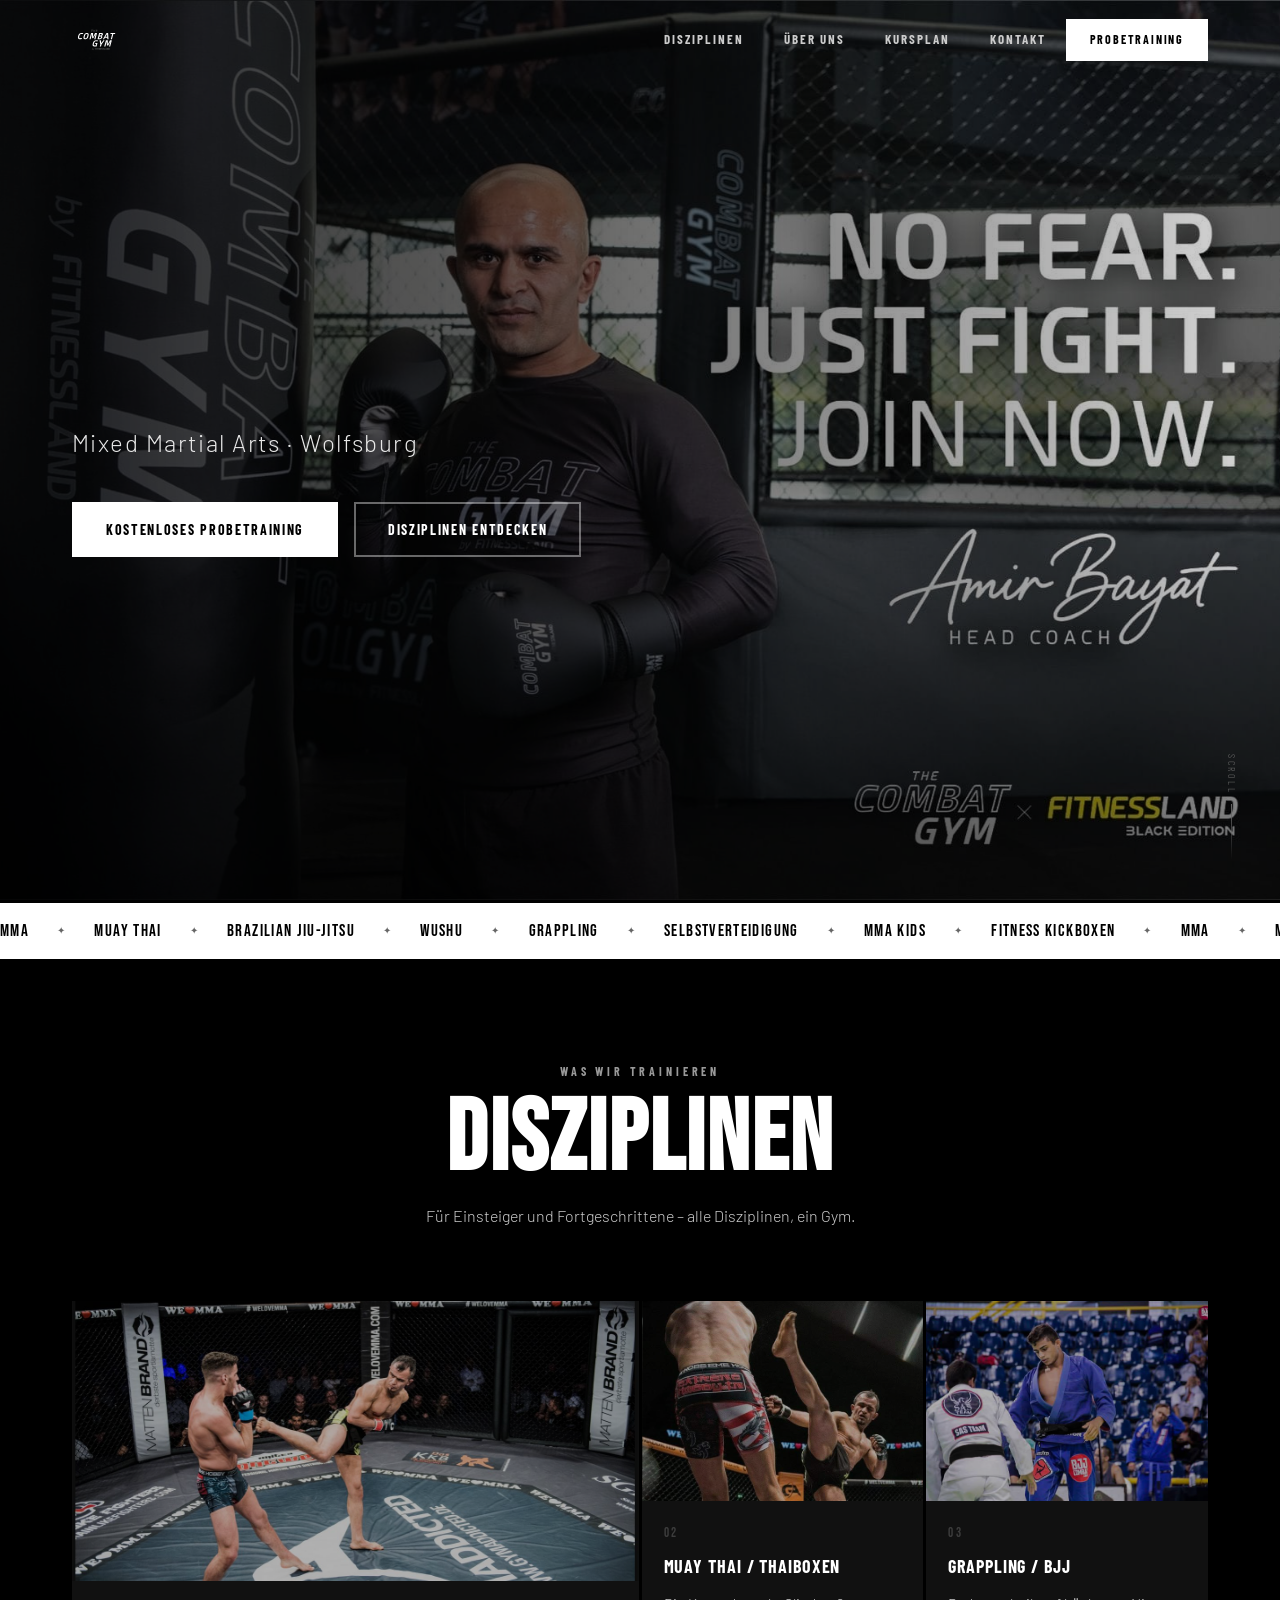
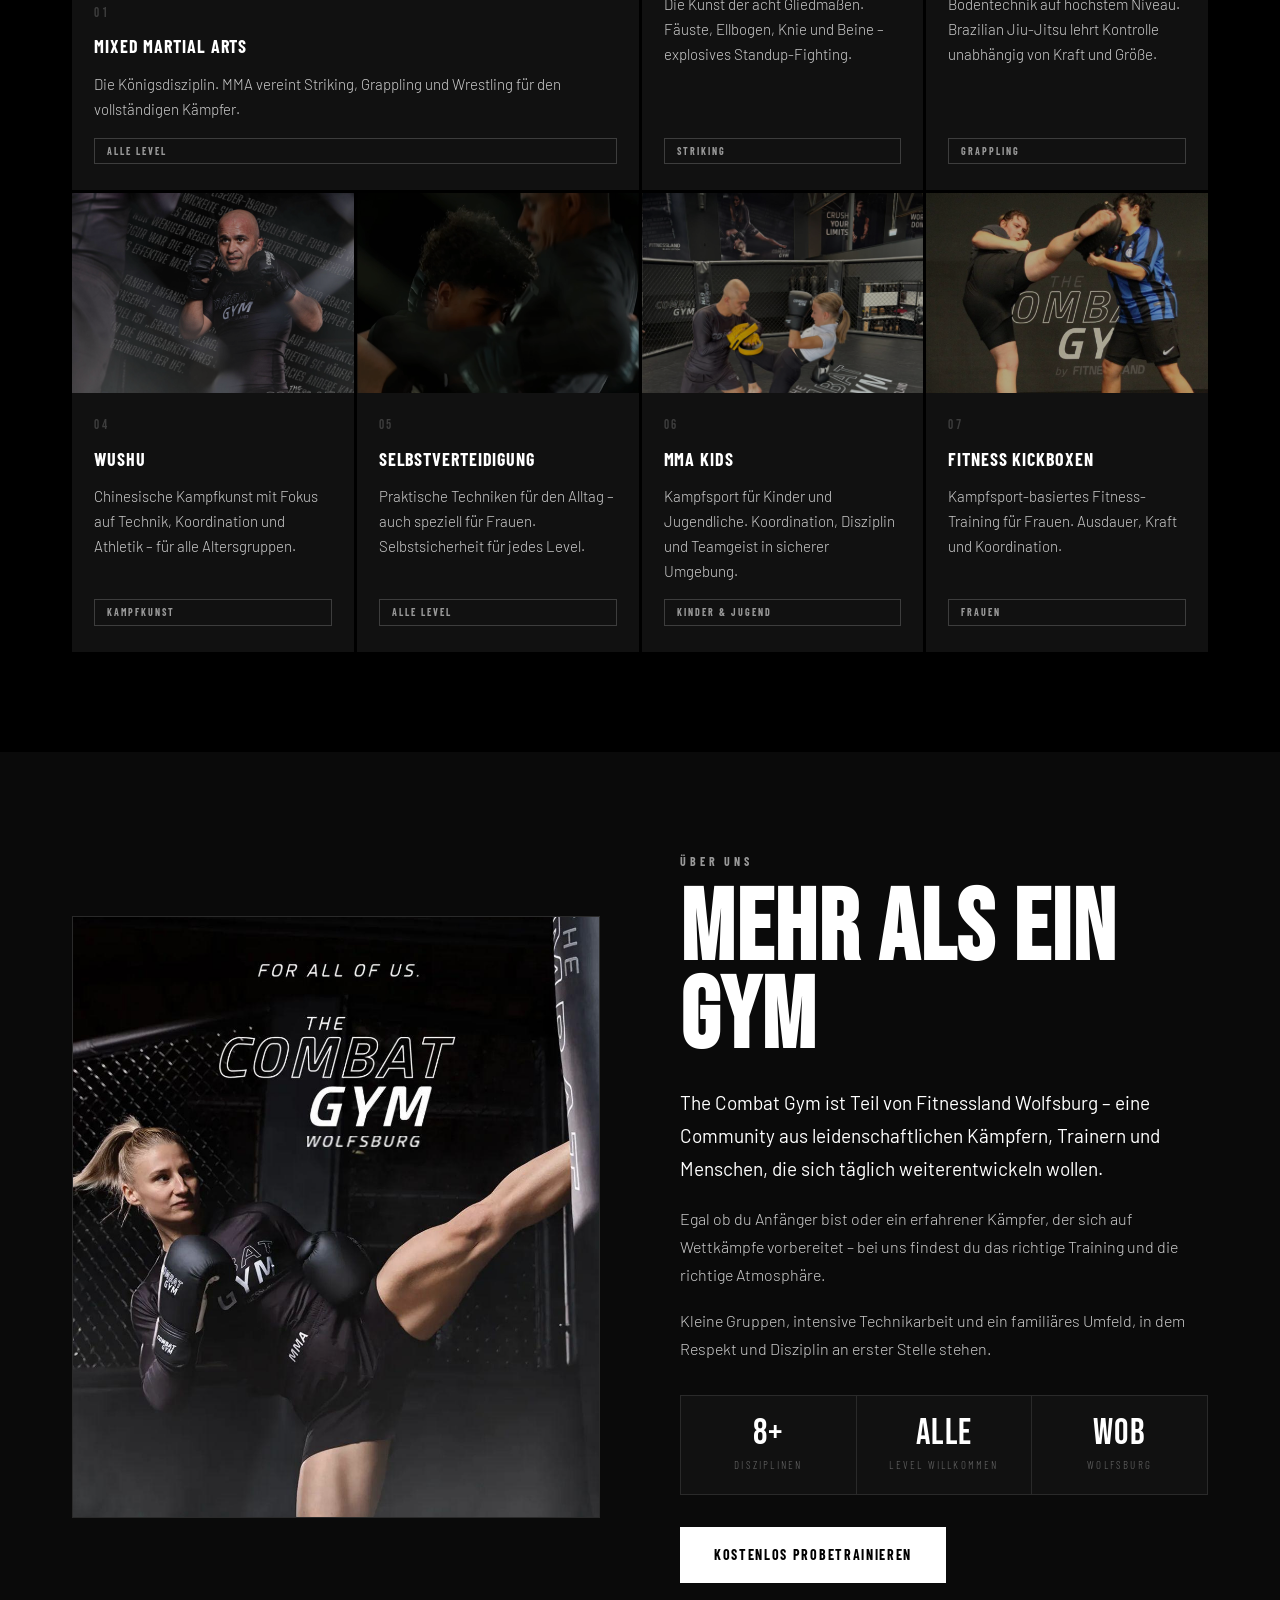
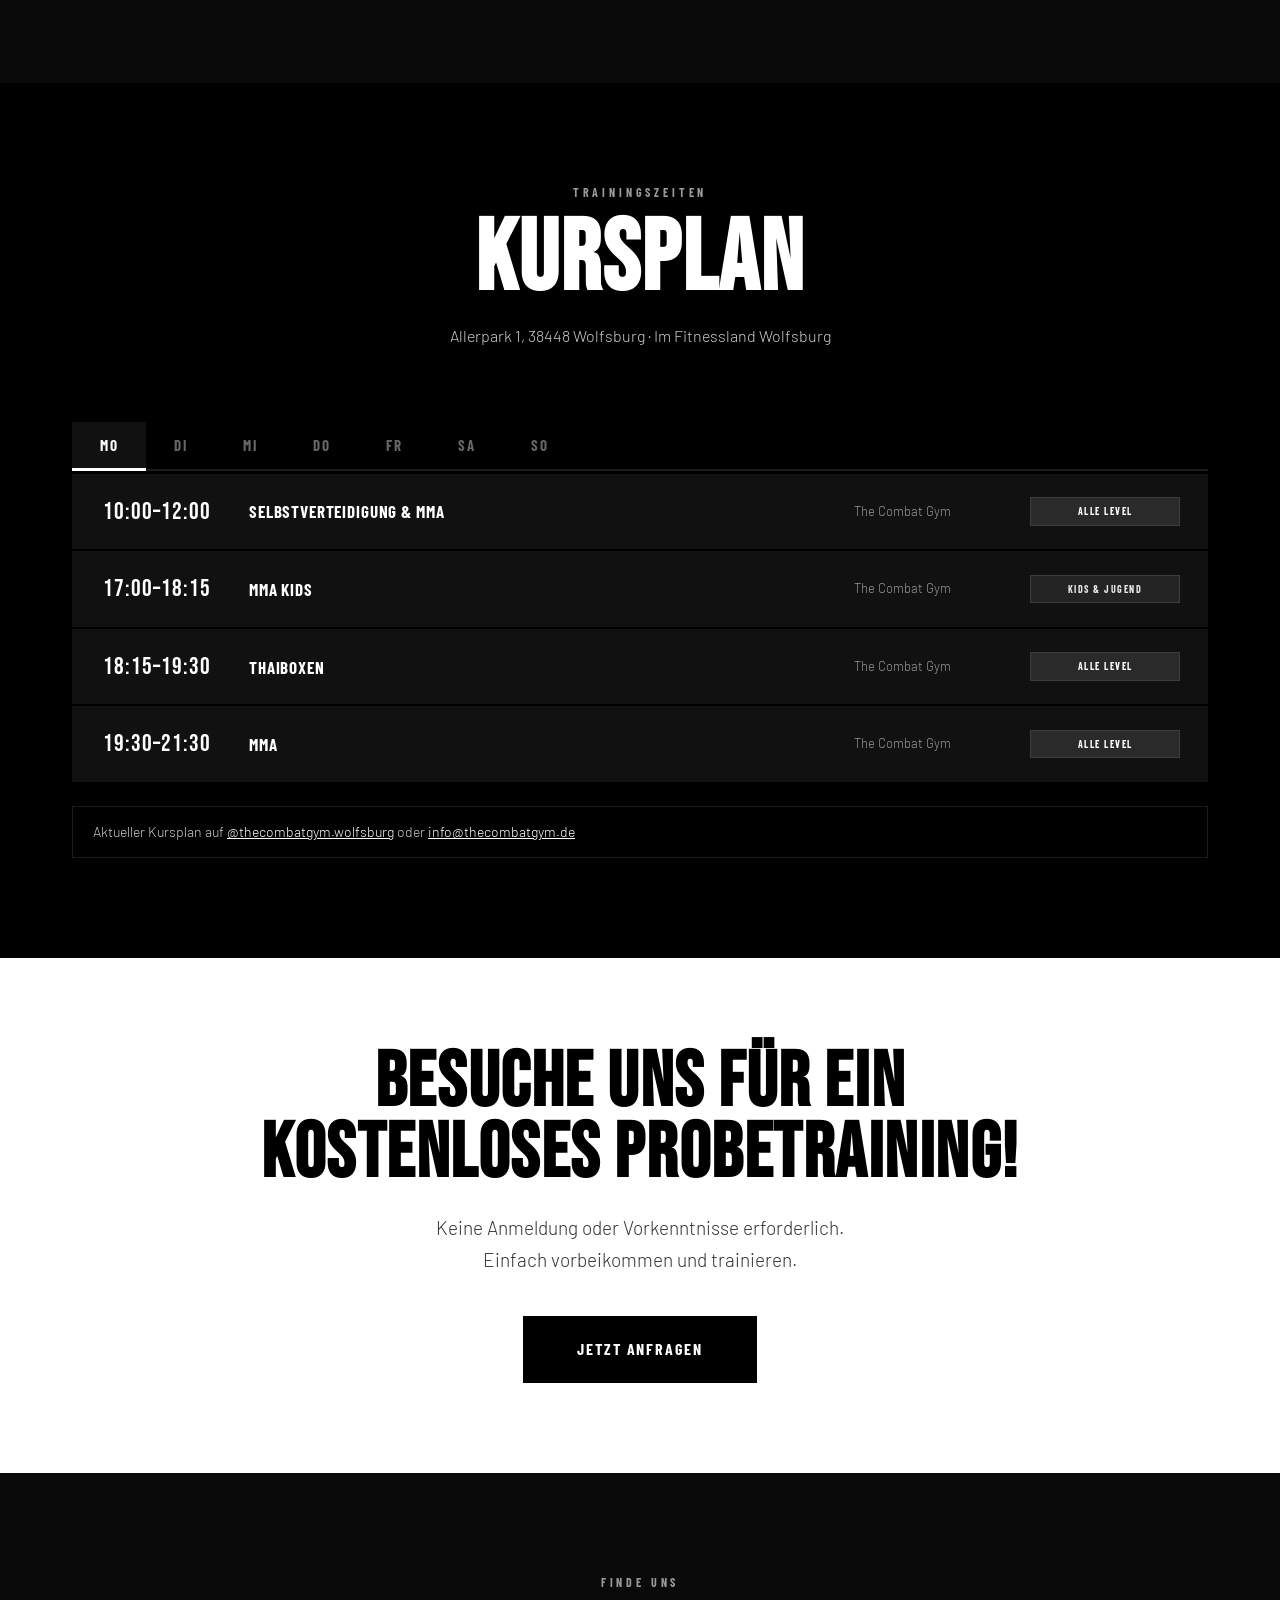
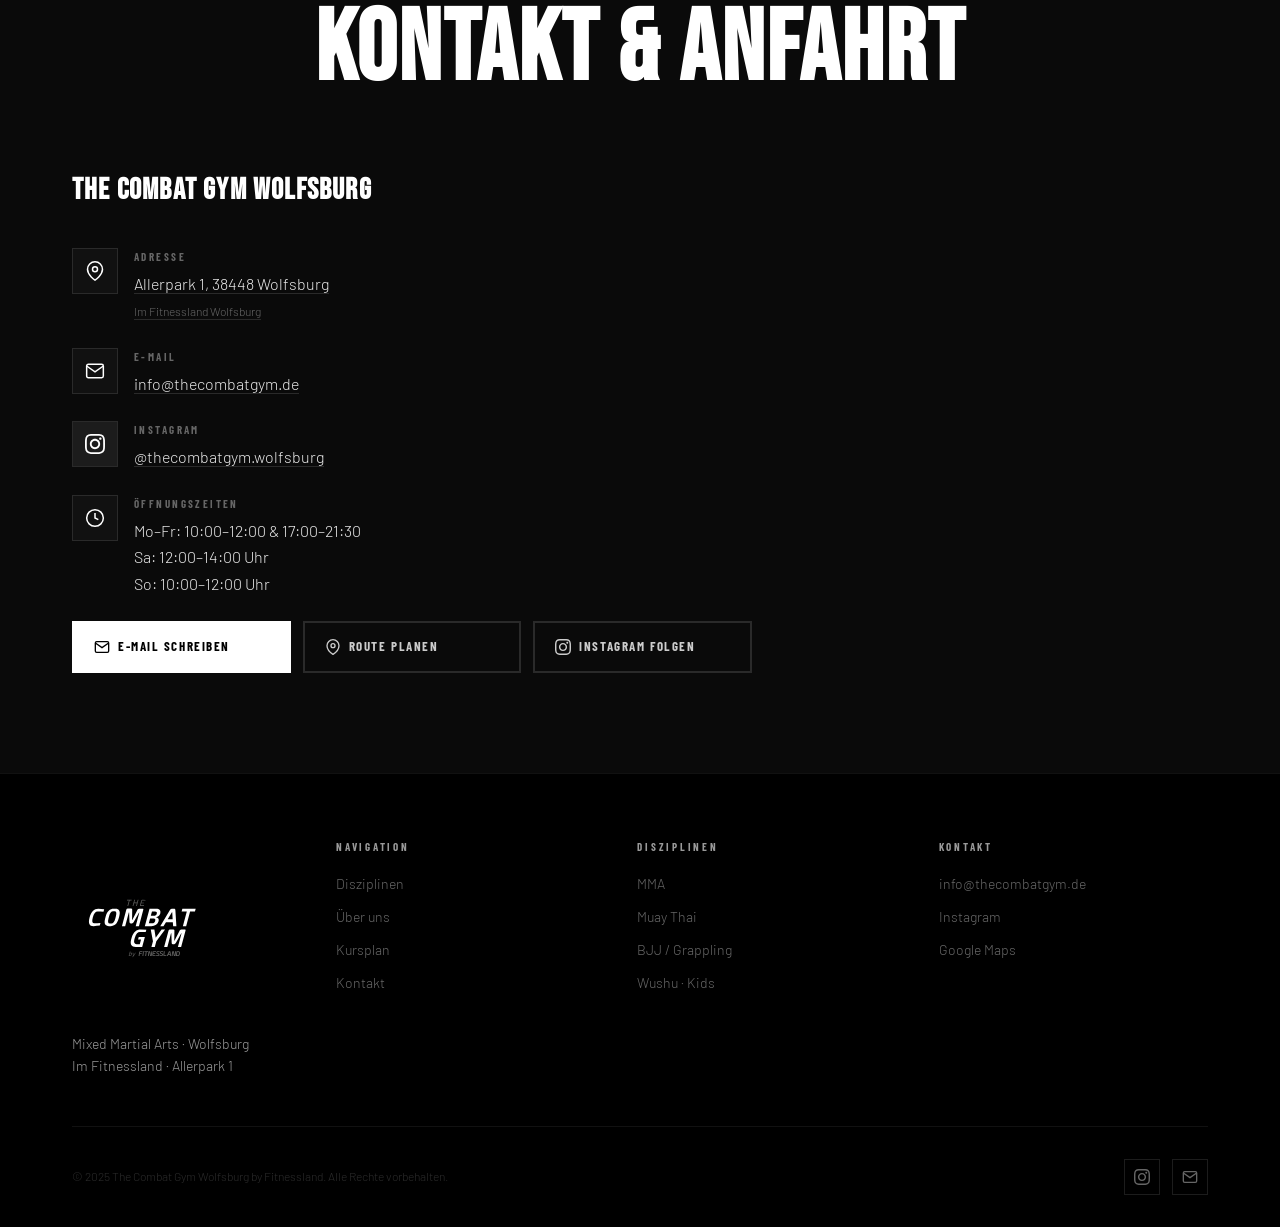
==== index.html @ 80ef2458 "Add files via upload" ====
<!DOCTYPE html>
<html lang="de">
<head>
  <meta charset="UTF-8" />
  <meta name="viewport" content="width=device-width, initial-scale=1.0" />
  <title>The Combat Gym Wolfsburg – Mixed Martial Arts</title>
  <link rel="stylesheet" href="style.css" />
  <link rel="preconnect" href="https://fonts.googleapis.com" />
  <link rel="preconnect" href="https://fonts.gstatic.com" crossorigin />
  <link href="https://fonts.googleapis.com/css2?family=Bebas+Neue&family=Barlow+Condensed:wght@300;400;600;700&family=Barlow:wght@300;400;500&display=swap" rel="stylesheet" />
  <style>
    :root {
      --logo-img: url('[data-uri]');
      --hero-img: url('[data-uri]');
    }
  </style>
</head>
<body>

  <!-- NAV -->
  <header id="navbar">
    <div class="nav-inner">
      <a href="#hero" class="nav-logo">
        <img src="[data-uri]" alt="The Combat Gym Wolfsburg" class="nav-logo-img" />
      </a>
      <nav class="nav-links" id="navLinks">
        <a href="#disciplines">Disziplinen</a>
        <a href="#about">Über uns</a>
        <a href="#schedule">Kursplan</a>
        <a href="#contact">Kontakt</a>
        <a href="#contact" class="nav-cta">Probetraining</a>
      </nav>
      <button class="burger" id="burger" aria-label="Menü">
        <span></span><span></span><span></span>
      </button>
    </div>
  </header>

  <!-- HERO — vollbreites Fighter-Foto -->
  <section id="hero">
    <div class="hero-bg" style="background-image: url('[data-uri]');"></div>
    <div class="hero-overlay"></div>
    <div class="hero-content">
      
<p class="hero-tagline">Mixed Martial Arts · Wolfsburg</p>
      <div class="hero-btns">
        <a href="#contact" class="btn btn-white">Kostenloses Probetraining</a>
        <a href="#disciplines" class="btn btn-ghost">Disziplinen entdecken</a>
      </div>
    </div>
    <div class="hero-scroll">
      <span>SCROLL</span>
      <div class="hero-scroll-line"></div>
    </div>
  </section>

  <!-- MARQUEE -->
  <div class="marquee-bar" aria-hidden="true">
    <div class="marquee-track">
      <span>MMA</span><i>✦</i>
      <span>MUAY THAI</span><i>✦</i>
      <span>BRAZILIAN JIU-JITSU</span><i>✦</i>
      <span>WUSHU</span><i>✦</i>
      <span>GRAPPLING</span><i>✦</i>
      <span>SELBSTVERTEIDIGUNG</span><i>✦</i>
      <span>MMA KIDS</span><i>✦</i>
      <span>FITNESS KICKBOXEN</span><i>✦</i>
      <span>MMA</span><i>✦</i>
      <span>MUAY THAI</span><i>✦</i>
      <span>BRAZILIAN JIU-JITSU</span><i>✦</i>
      <span>WUSHU</span><i>✦</i>
      <span>GRAPPLING</span><i>✦</i>
      <span>SELBSTVERTEIDIGUNG</span><i>✦</i>
      <span>MMA KIDS</span><i>✦</i>
      <span>FITNESS KICKBOXEN</span><i>✦</i>
    </div>
  </div>

  <!-- DISCIPLINES -->
  <section id="disciplines" class="section">
    <div class="container">
      <div class="sec-head">
        <p class="sec-eye">Was wir trainieren</p>
        <h2 class="sec-title">DISZIPLINEN</h2>
        <p class="sec-sub">Für Einsteiger und Fortgeschrittene – alle Disziplinen, ein Gym.</p>
      </div>
      <div class="disc-grid">
        <div class="disc-card disc-featured">
          <div class="disc-img-box" style="background-image:url('[data-uri]');"></div>
          <div class="disc-info">
            <span class="disc-num">01</span>
            <h3>Mixed Martial Arts</h3>
            <p>Die Königsdisziplin. MMA vereint Striking, Grappling und Wrestling für den vollständigen Kämpfer.</p>
            <span class="disc-badge">Alle Level</span>
          </div>
        </div>
        <div class="disc-card">
          <div class="disc-img-box" style="background-image:url('[data-uri]');"></div>
          <div class="disc-info">
            <span class="disc-num">02</span>
            <h3>Muay Thai / Thaiboxen</h3>
            <p>Die Kunst der acht Gliedmaßen. Fäuste, Ellbogen, Knie und Beine – explosives Standup-Fighting.</p>
            <span class="disc-badge">Striking</span>
          </div>
        </div>
        <div class="disc-card">
          <div class="disc-img-box" style="background-image:url('[data-uri]');"></div>
          <div class="disc-info">
            <span class="disc-num">03</span>
            <h3>Grappling / BJJ</h3>
            <p>Bodentechnik auf höchstem Niveau. Brazilian Jiu-Jitsu lehrt Kontrolle unabhängig von Kraft und Größe.</p>
            <span class="disc-badge">Grappling</span>
          </div>
        </div>
        <div class="disc-card">
          <div class="disc-img-box" style="background-image:url('[data-uri]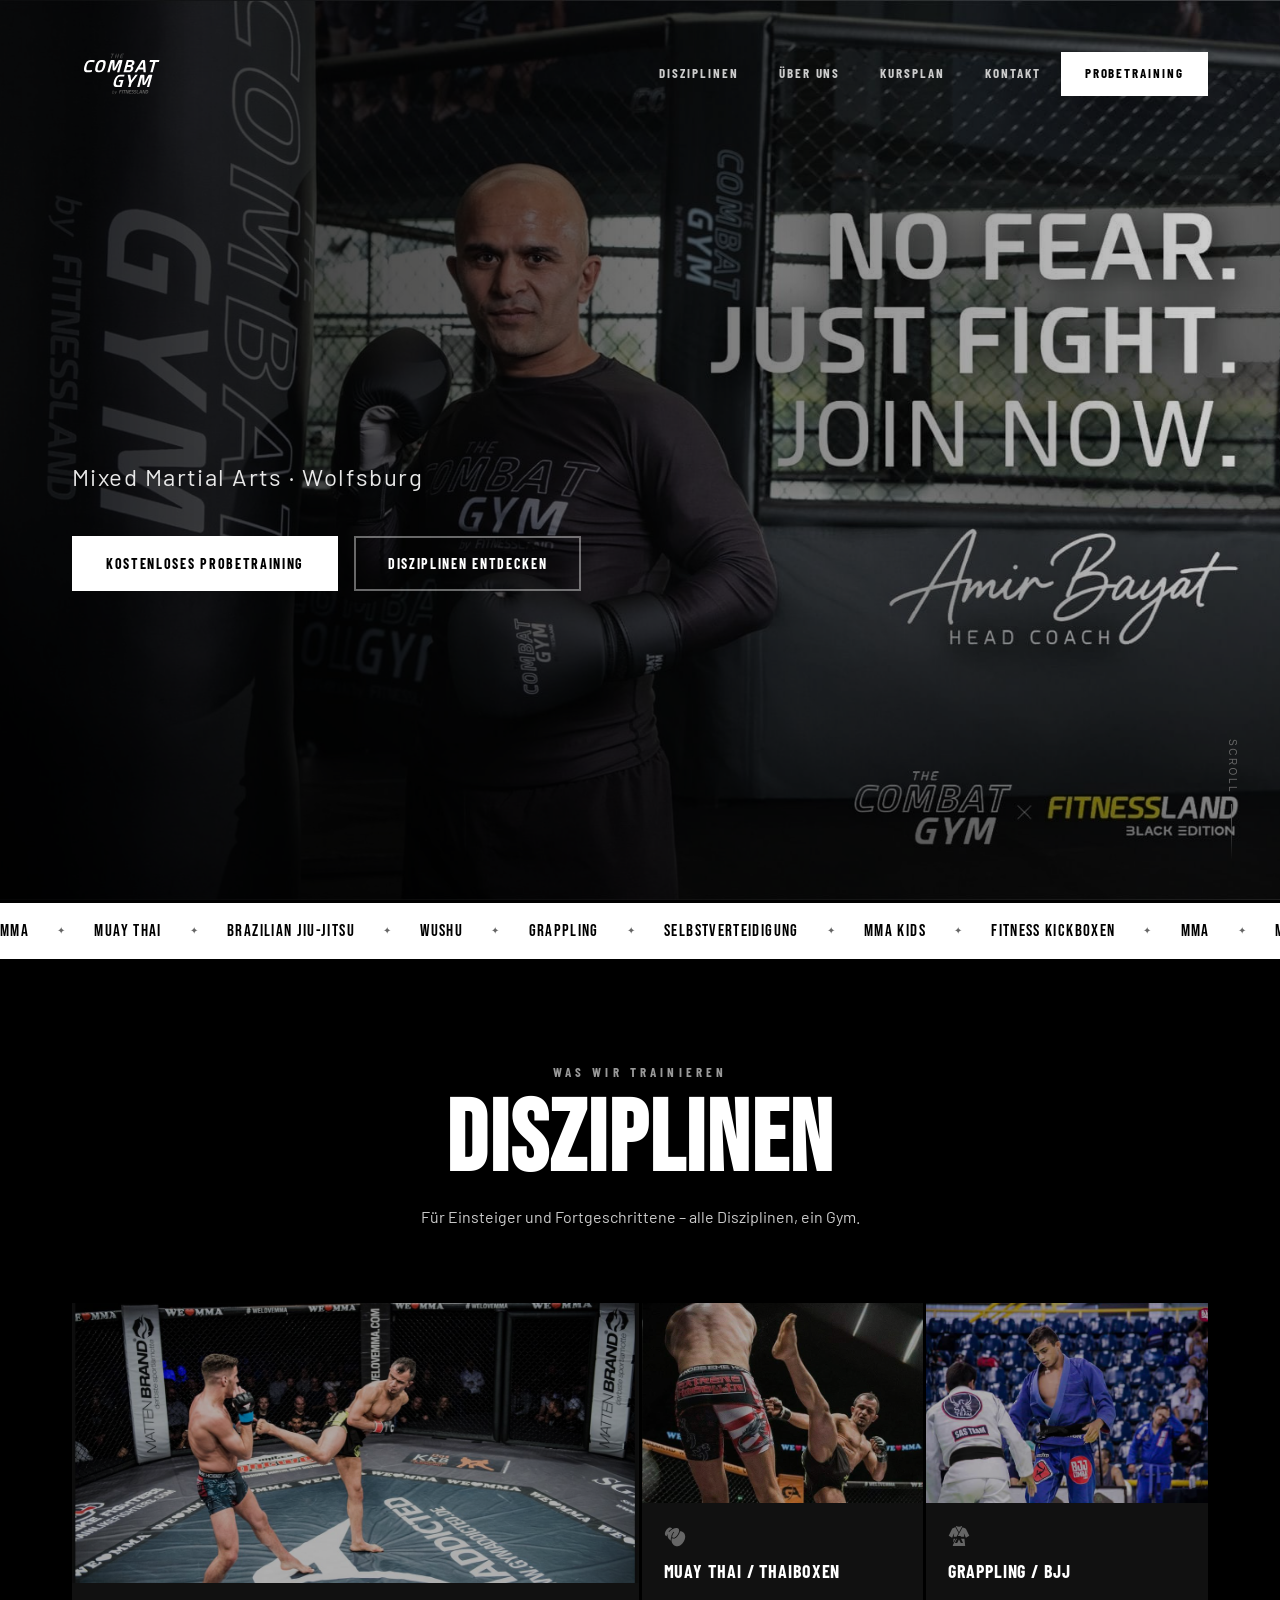
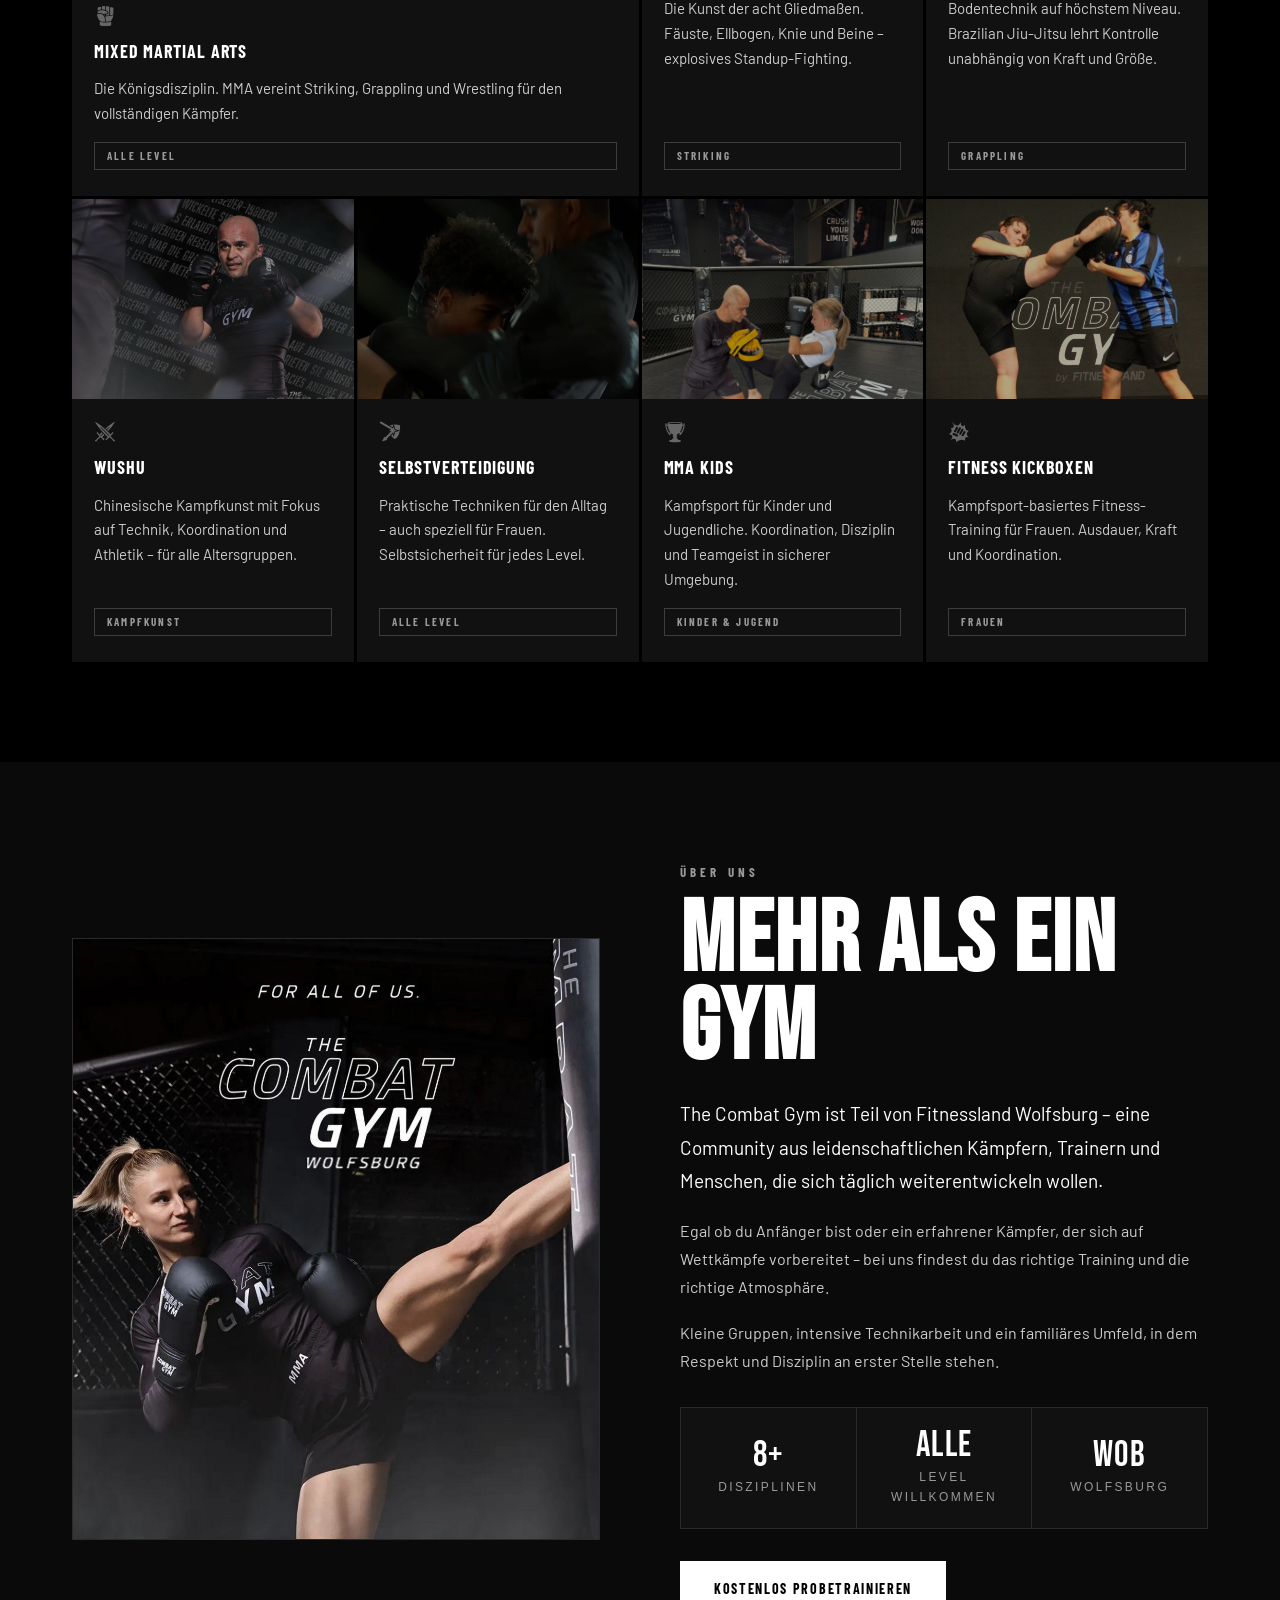
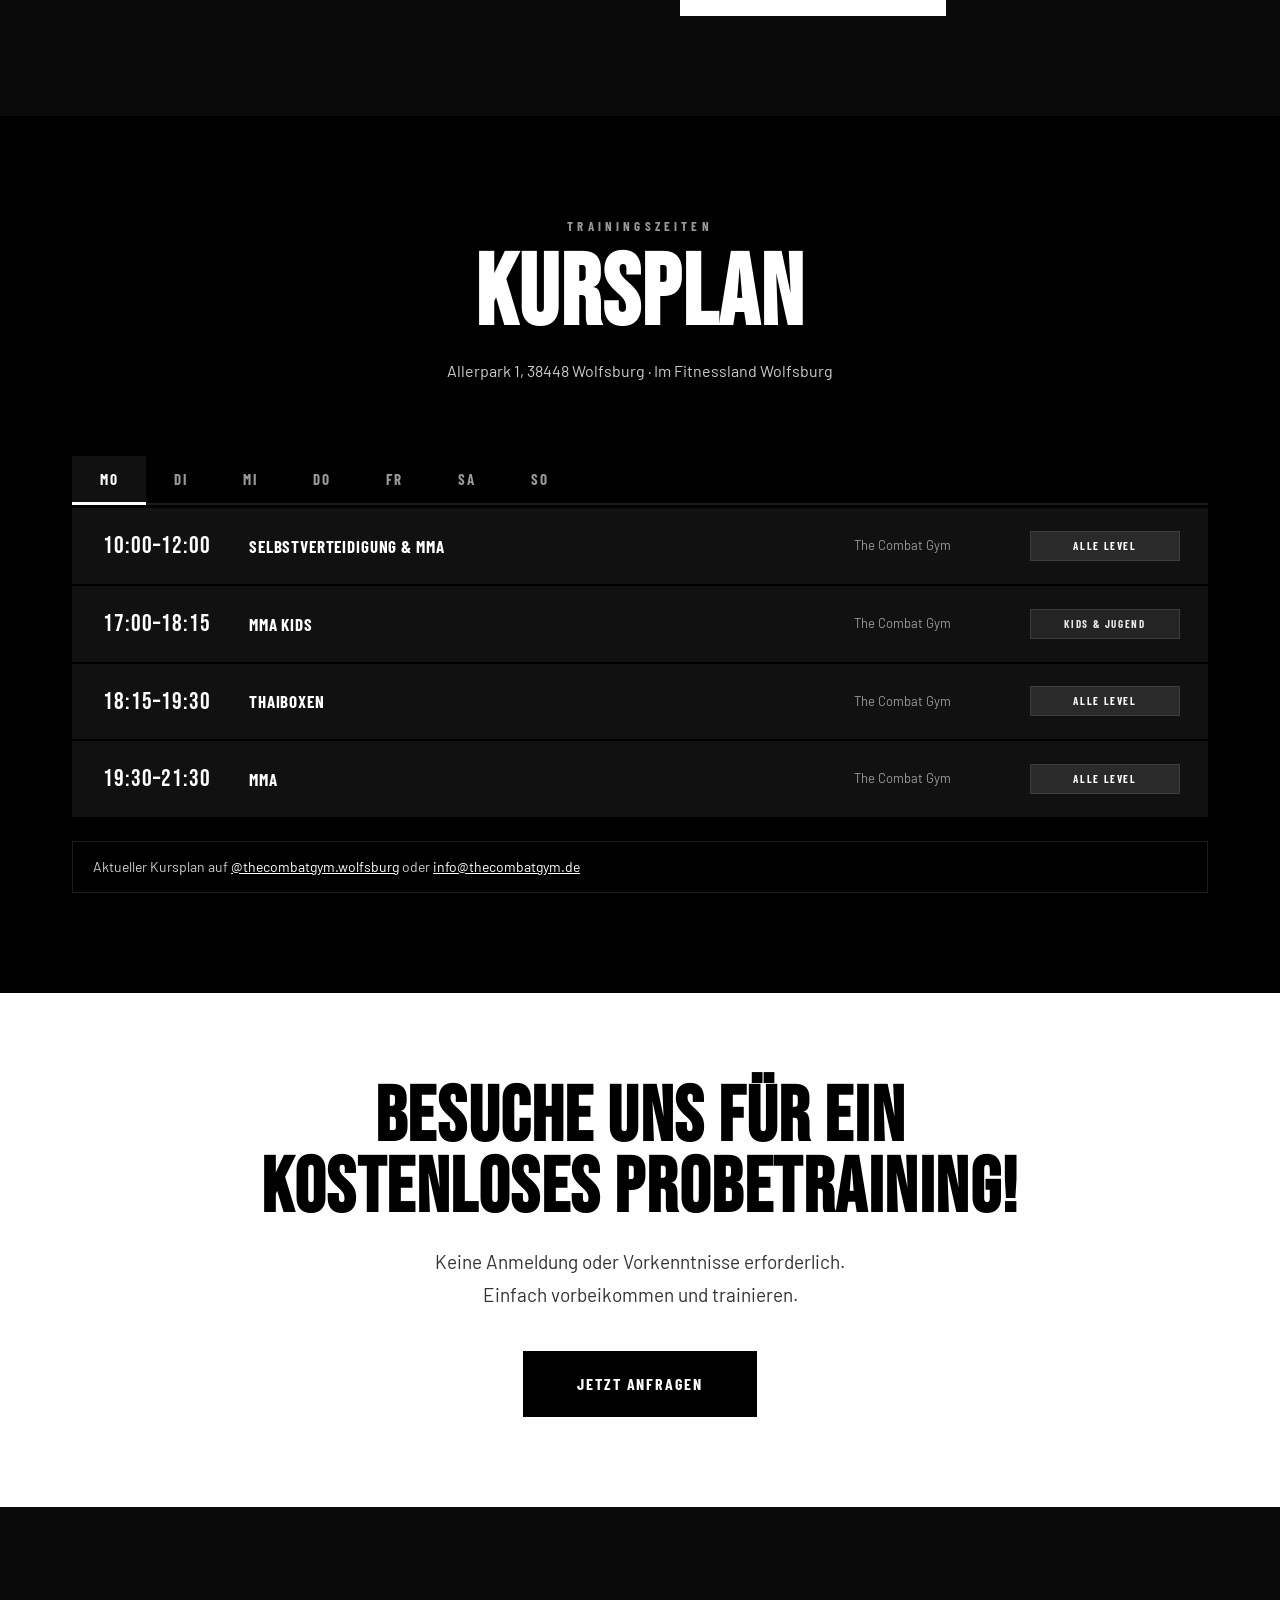
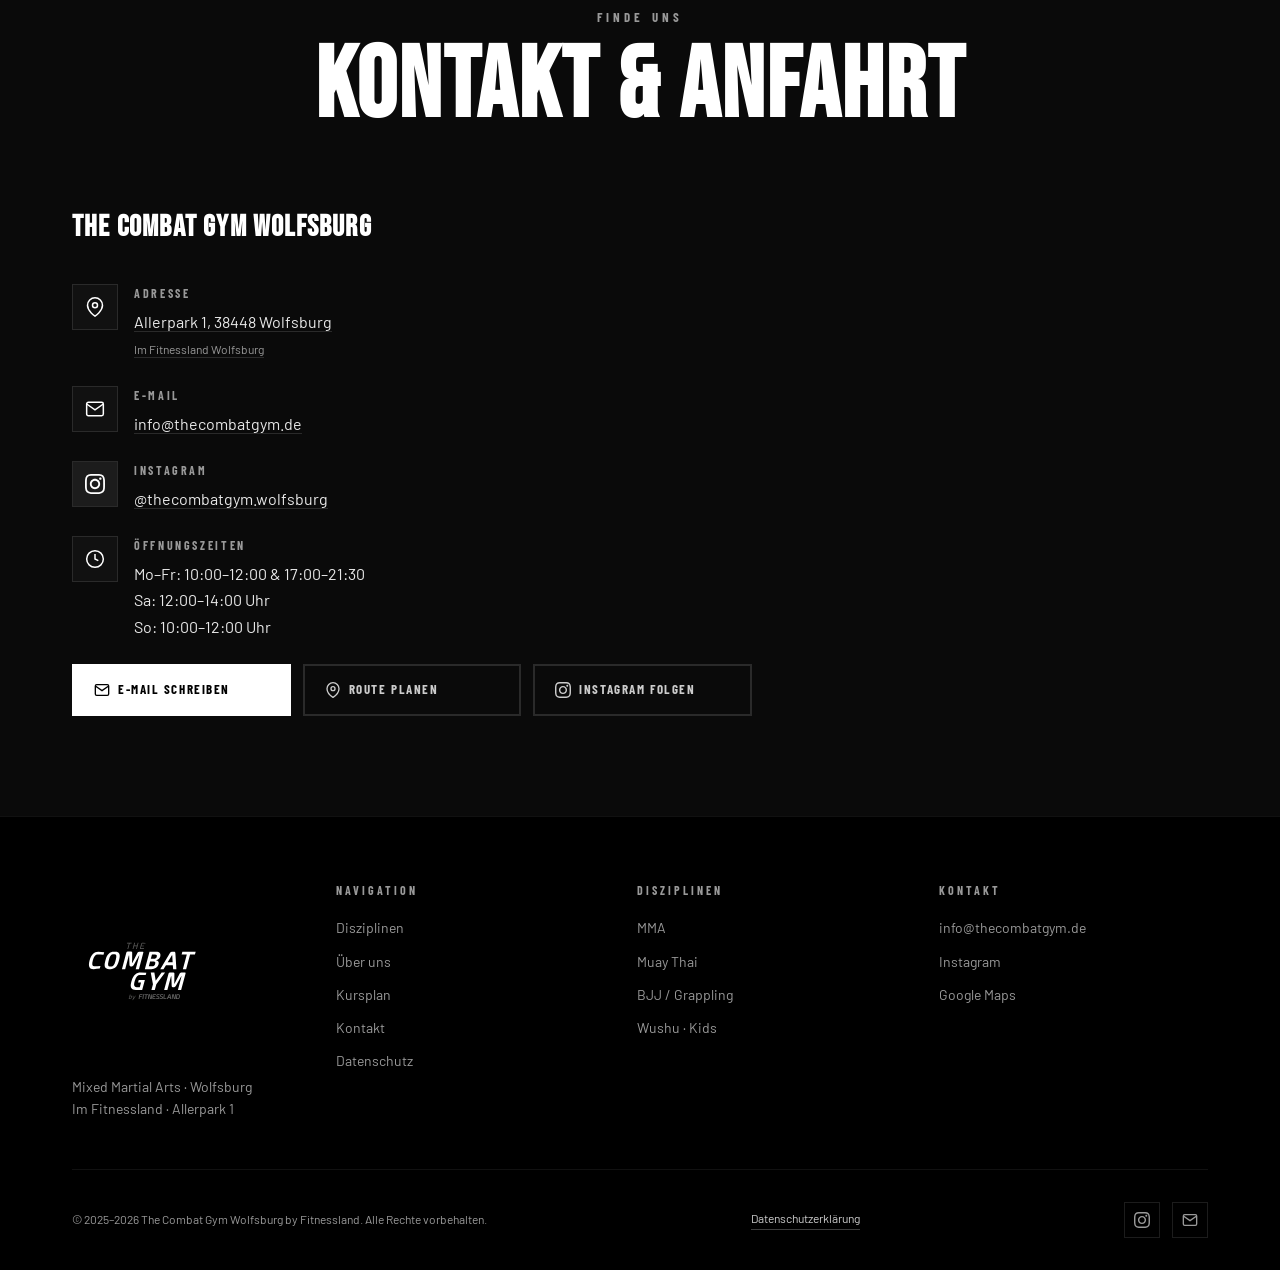
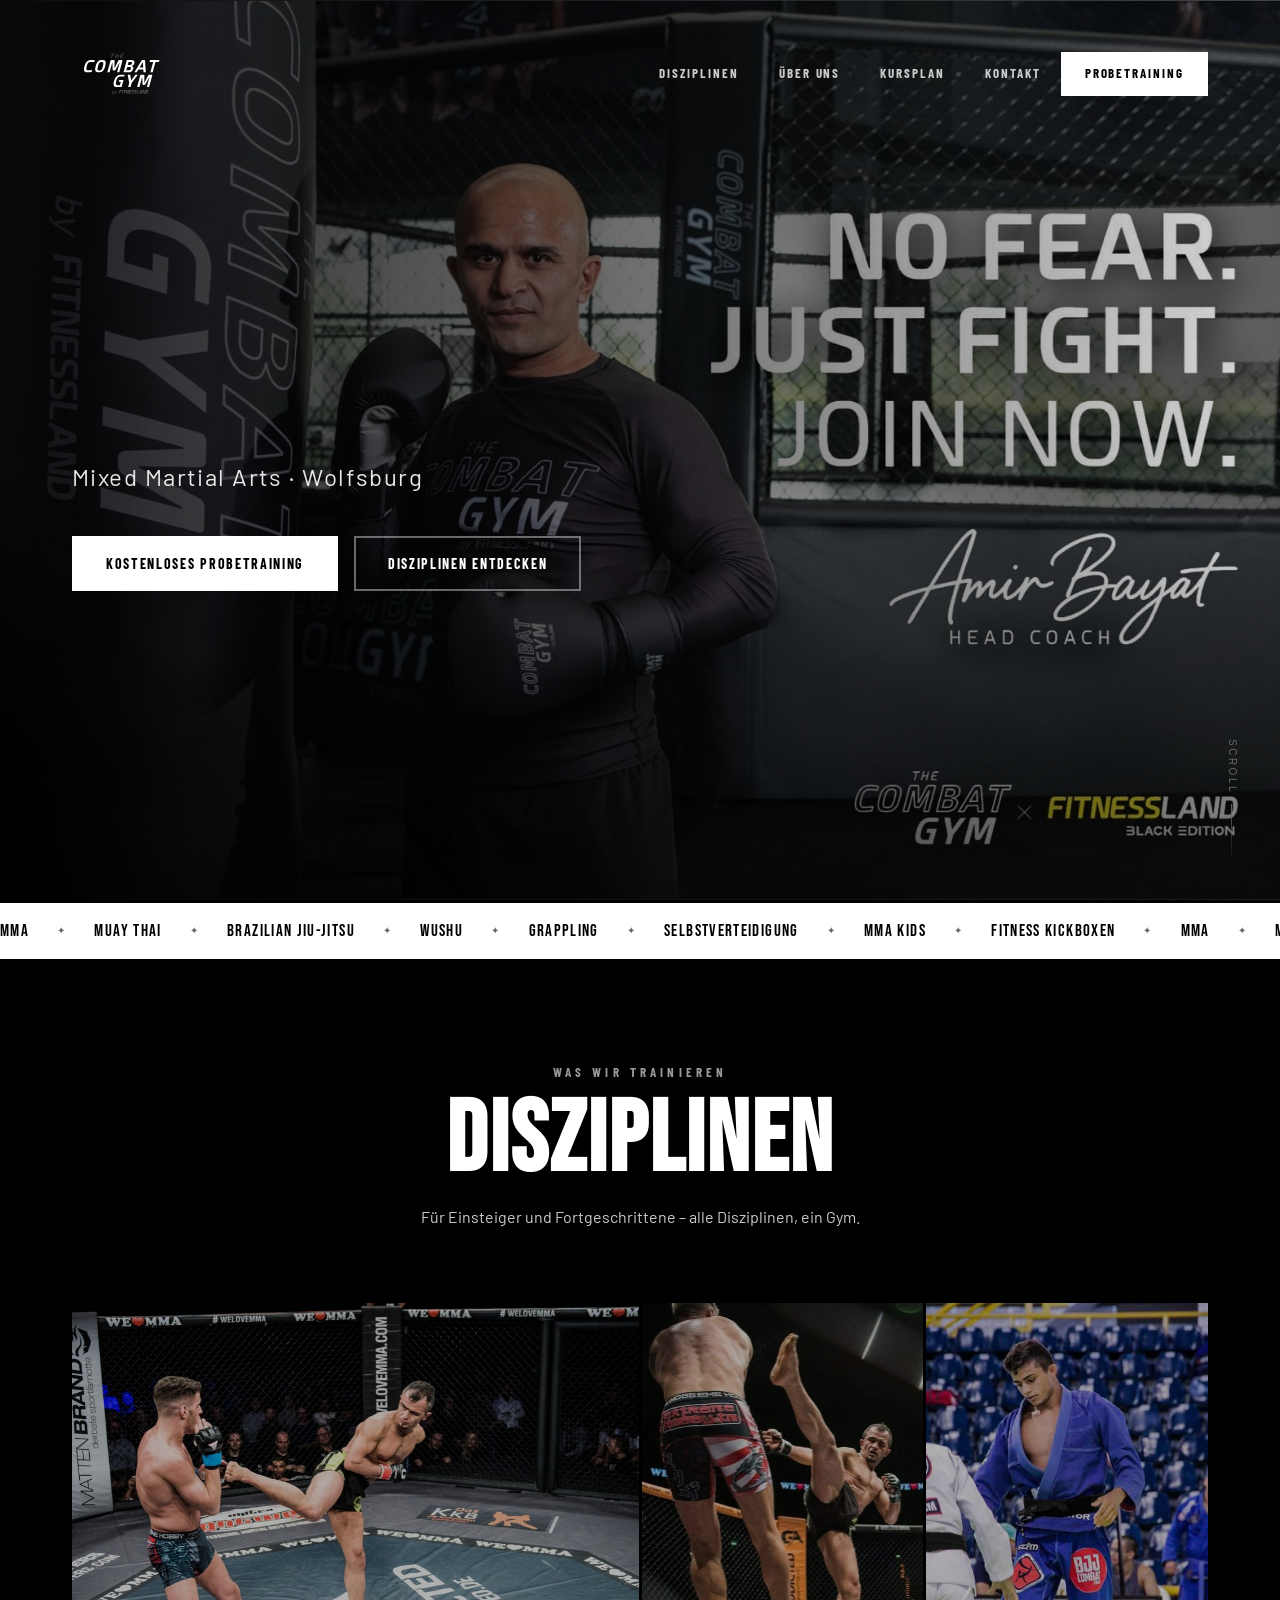
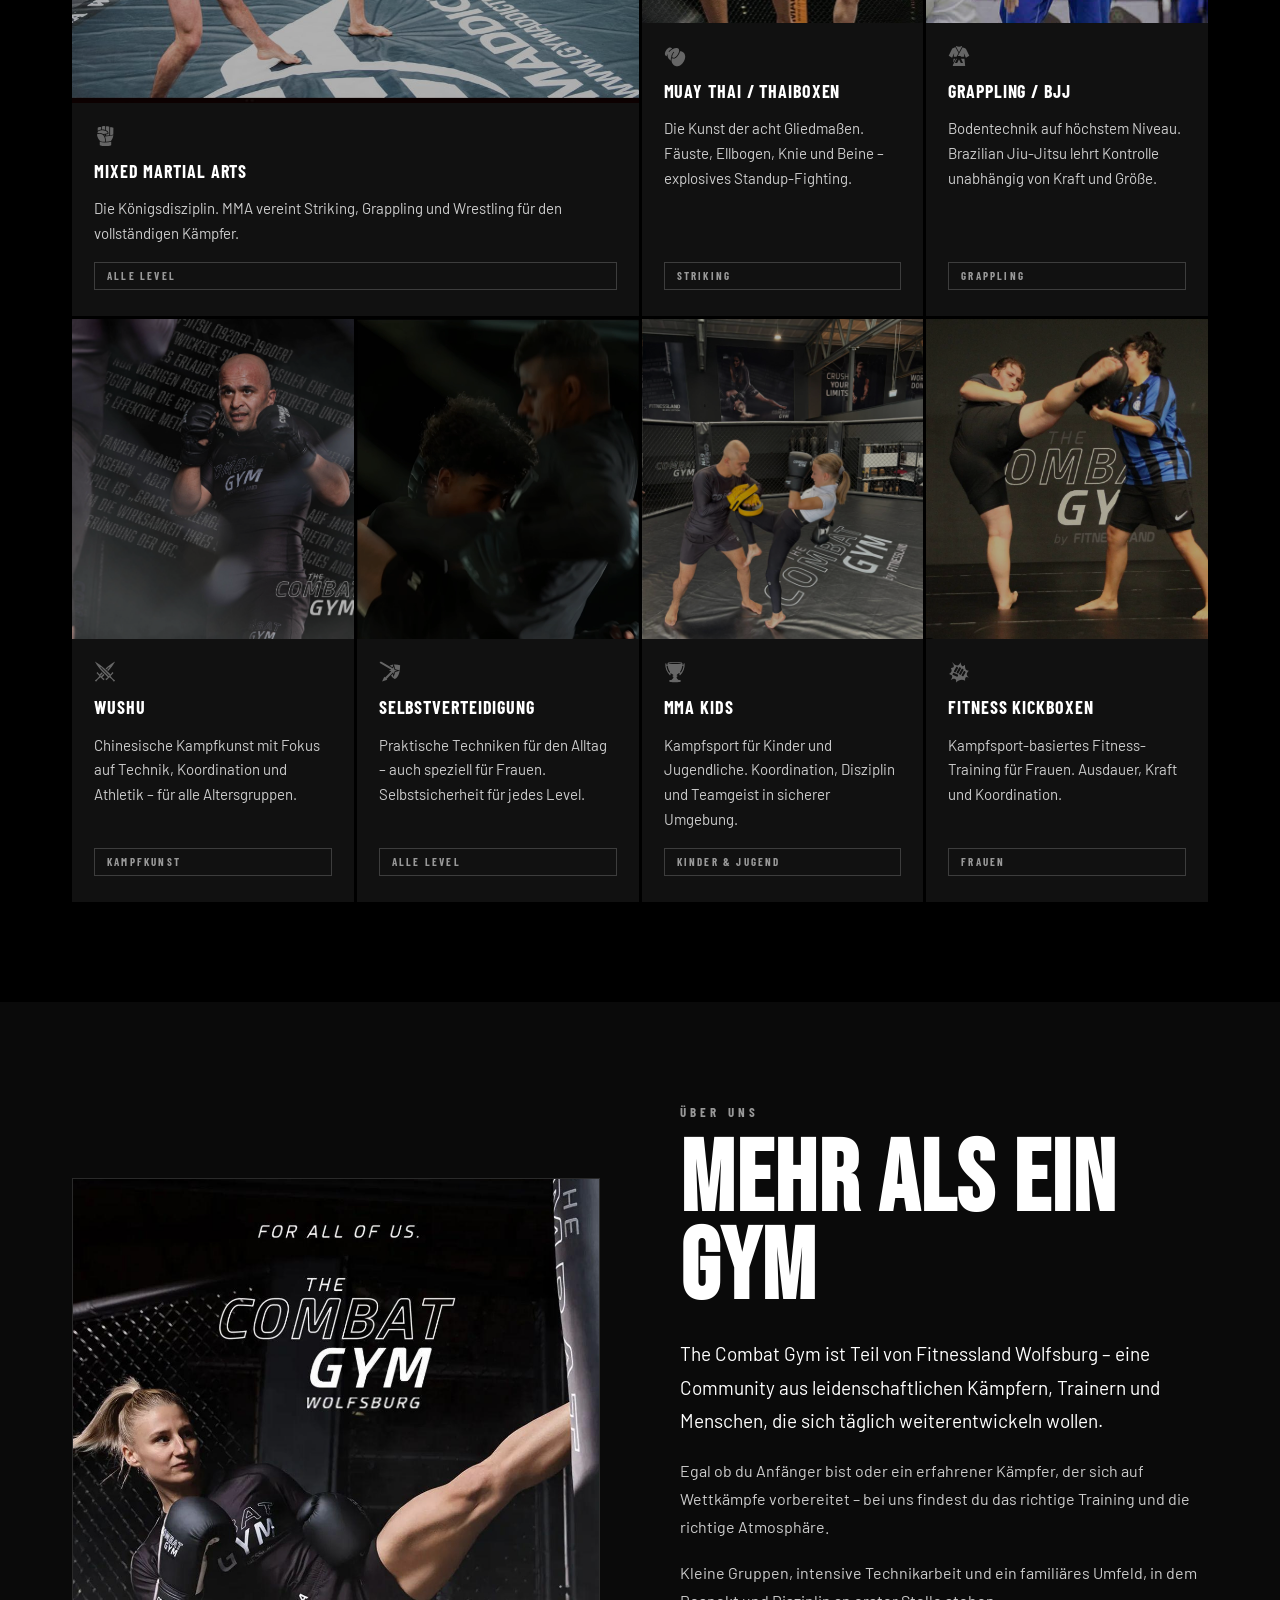
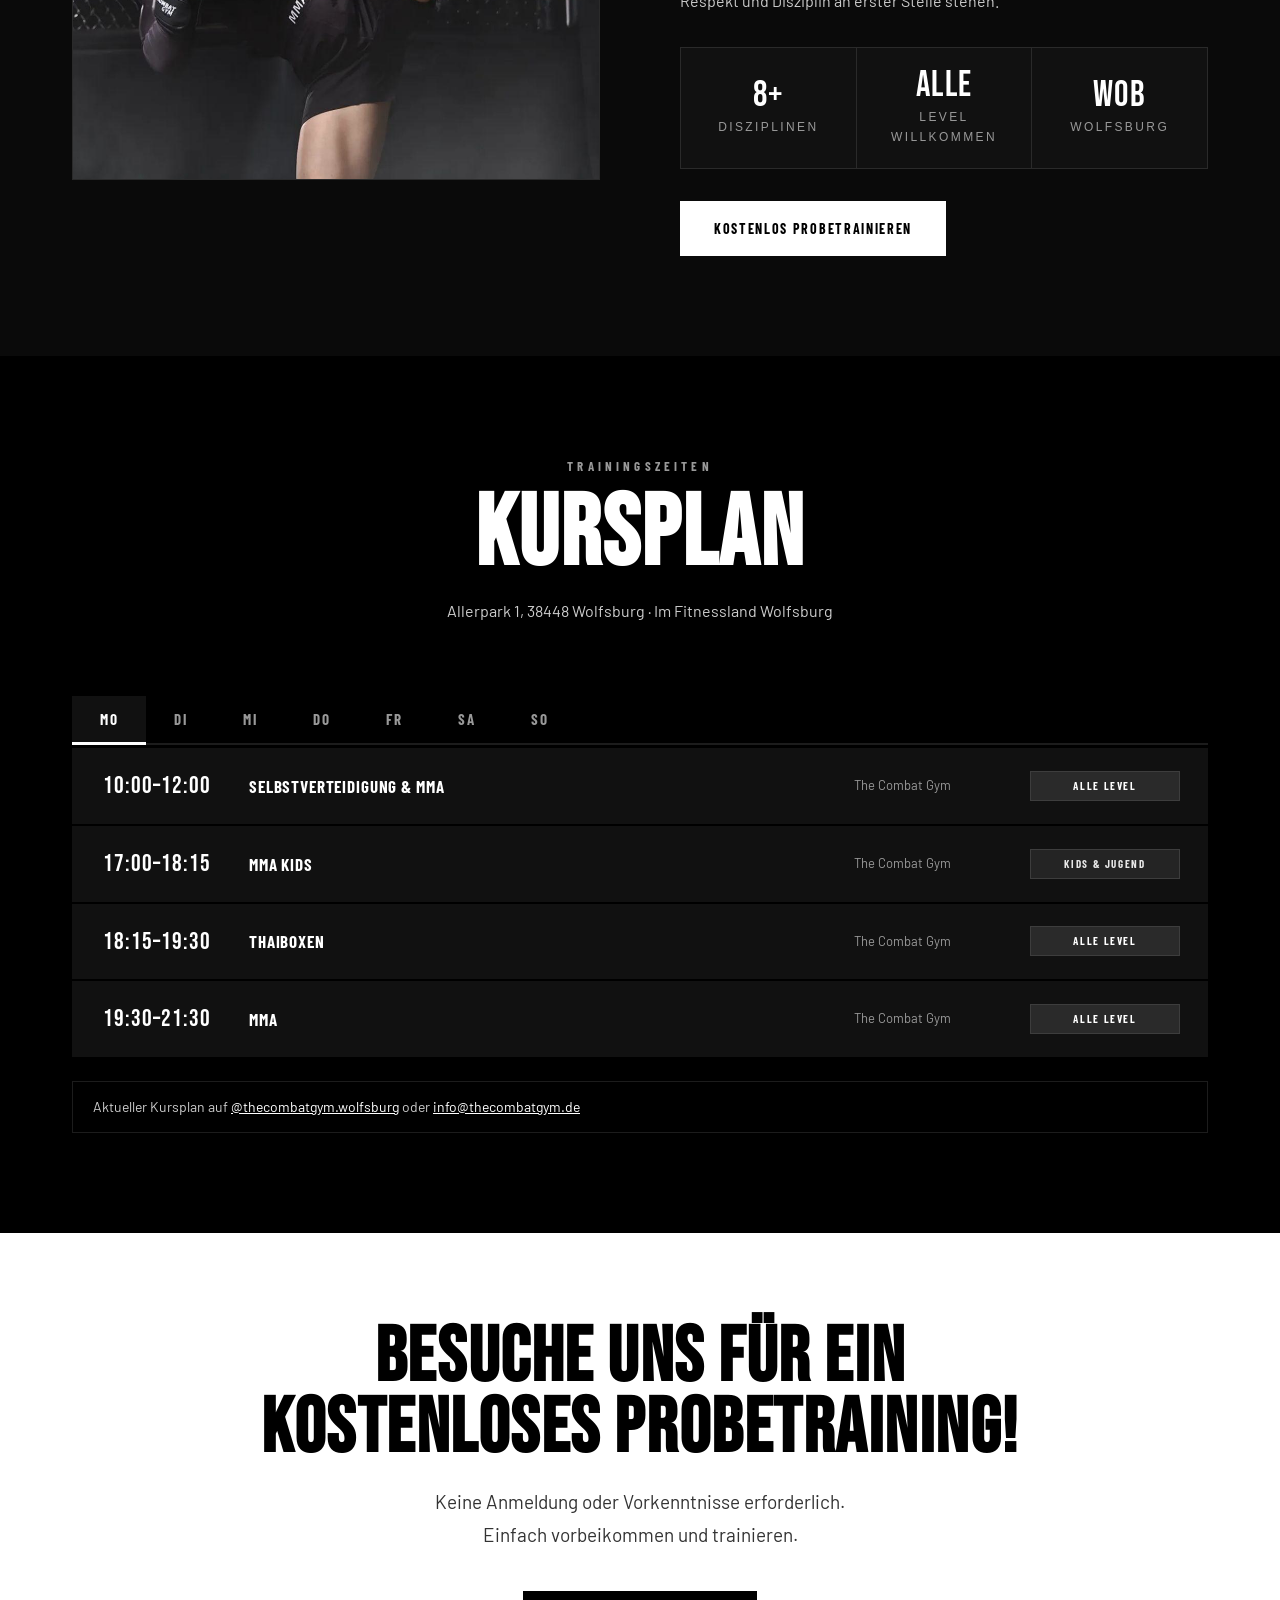
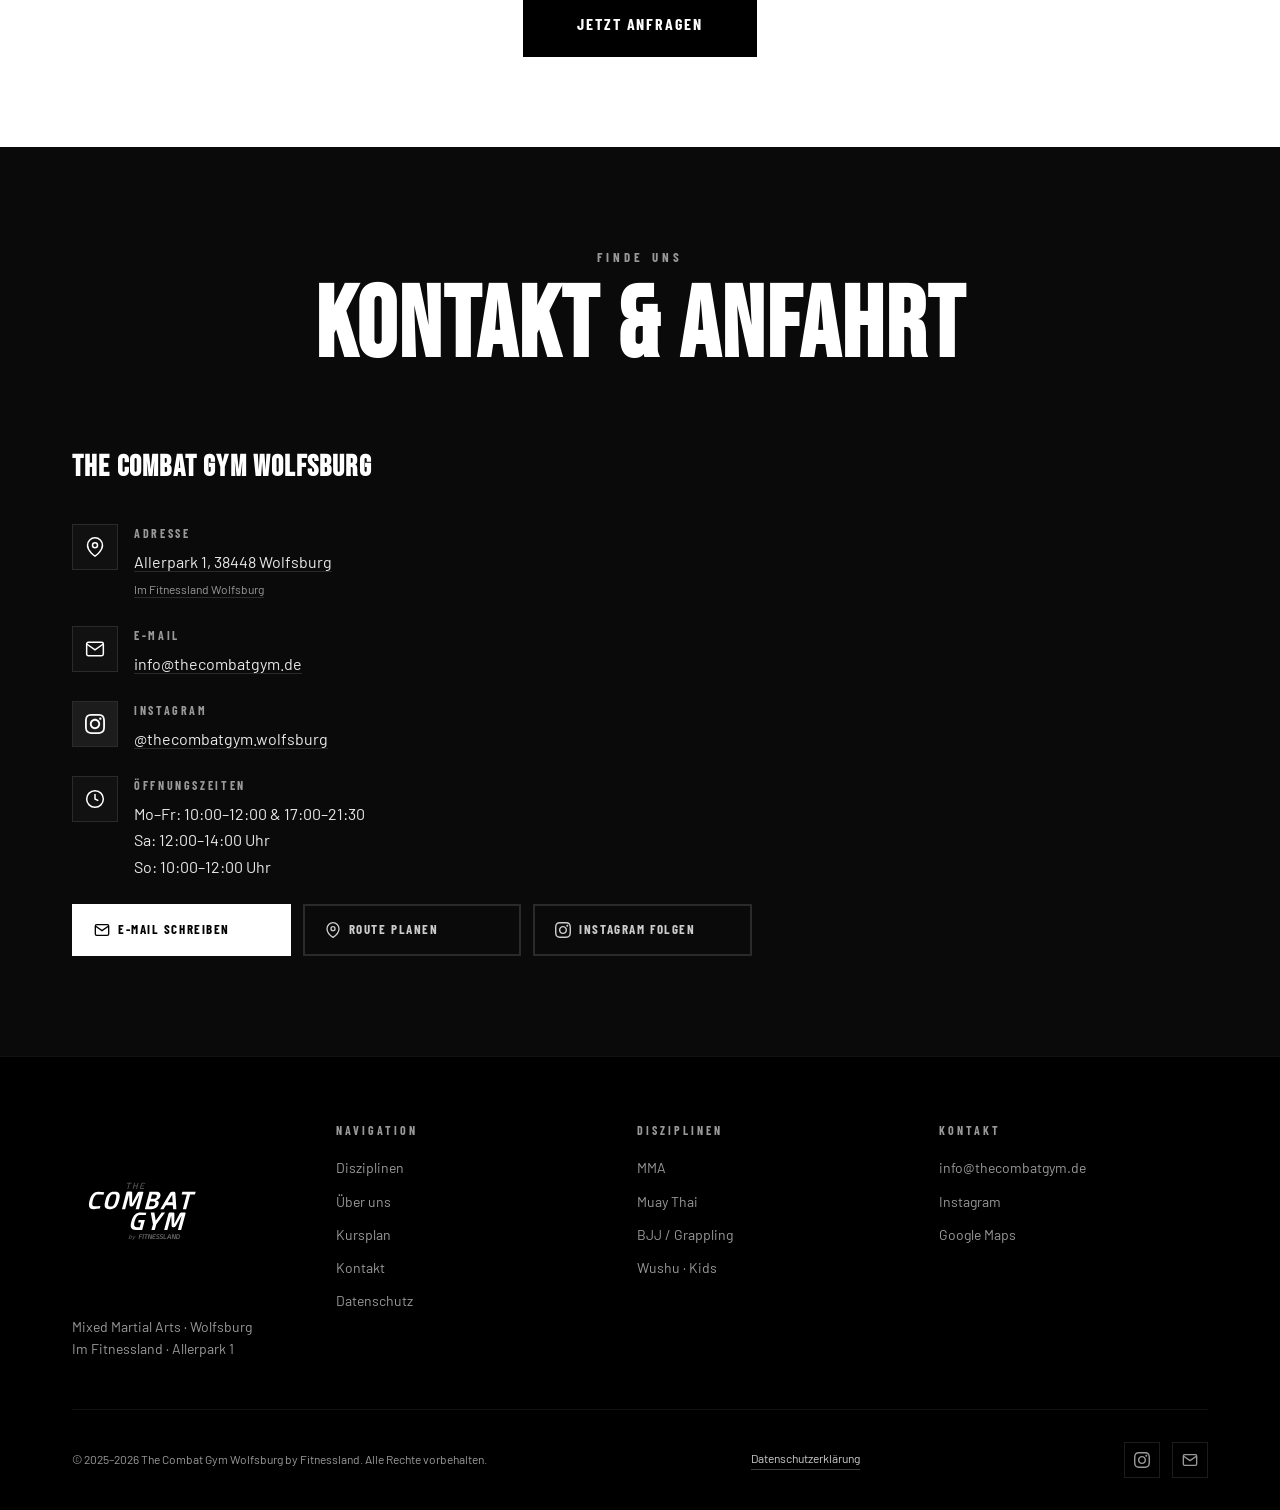
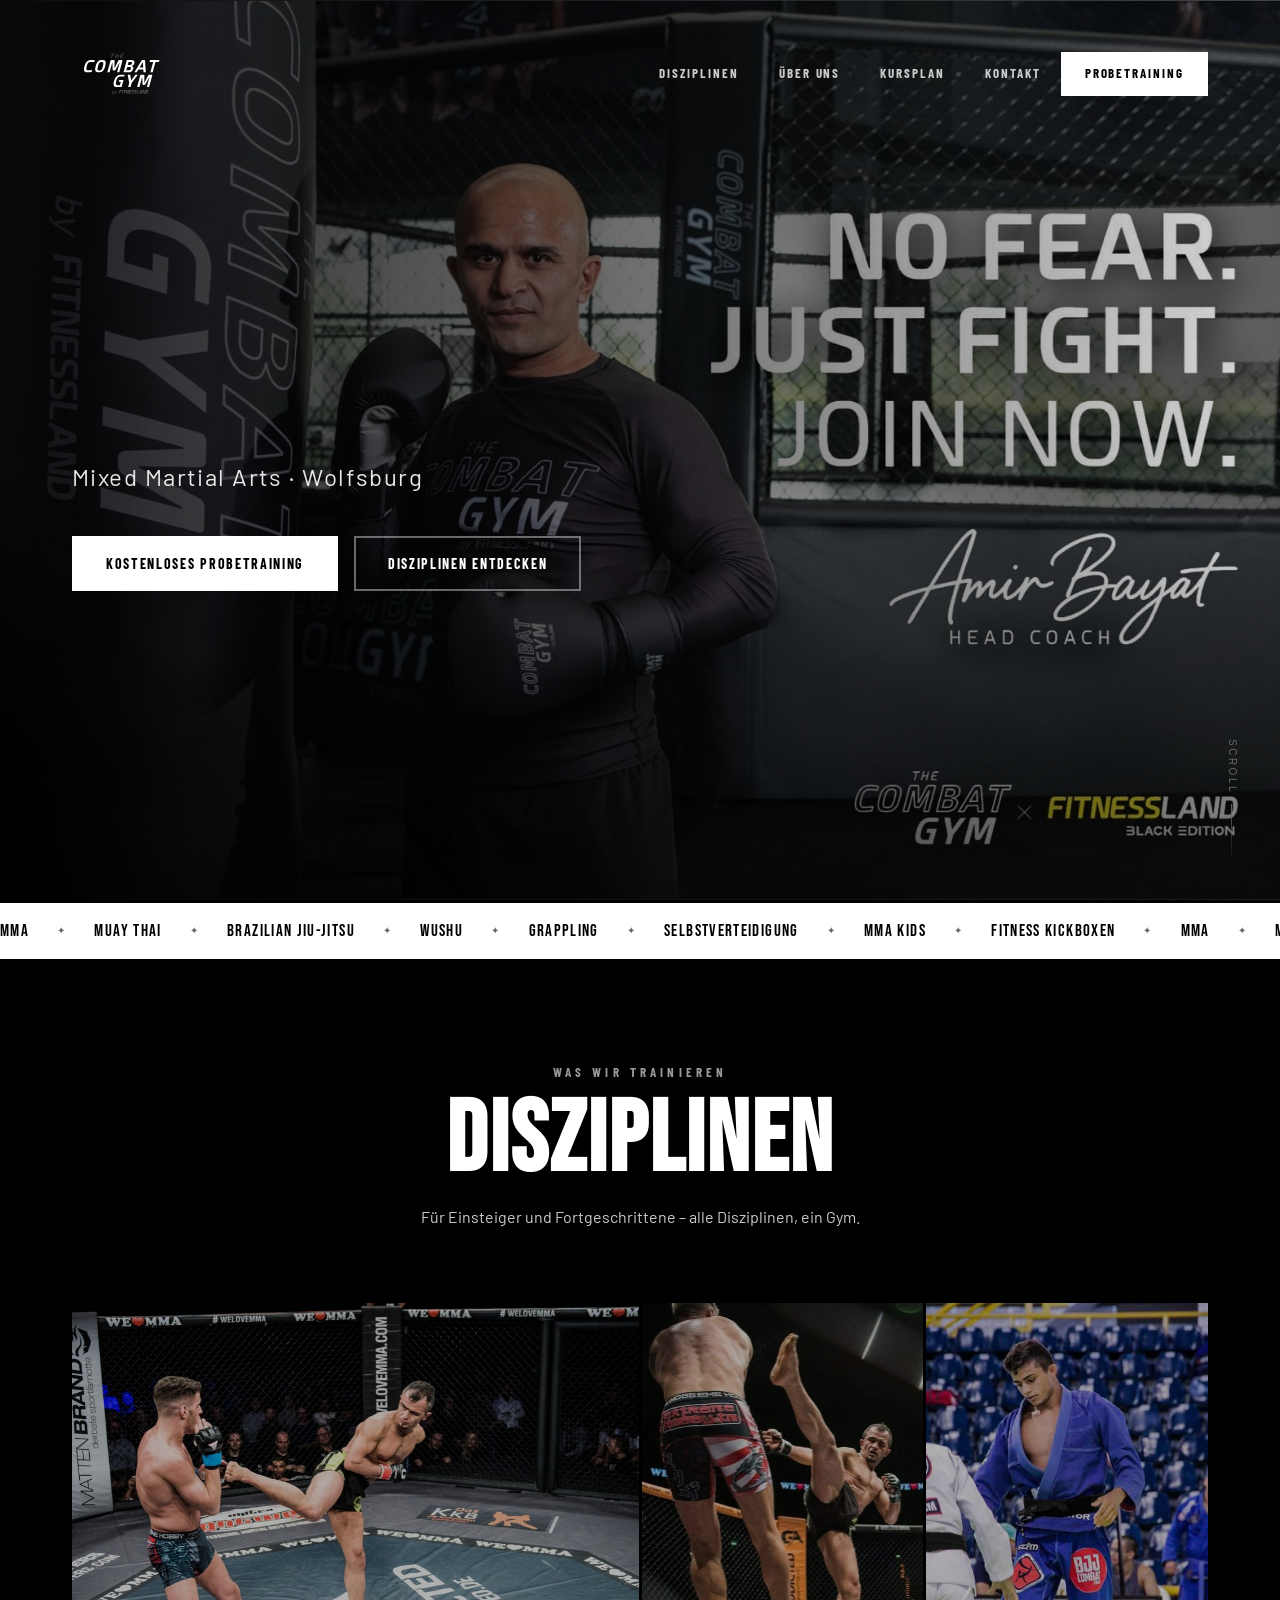
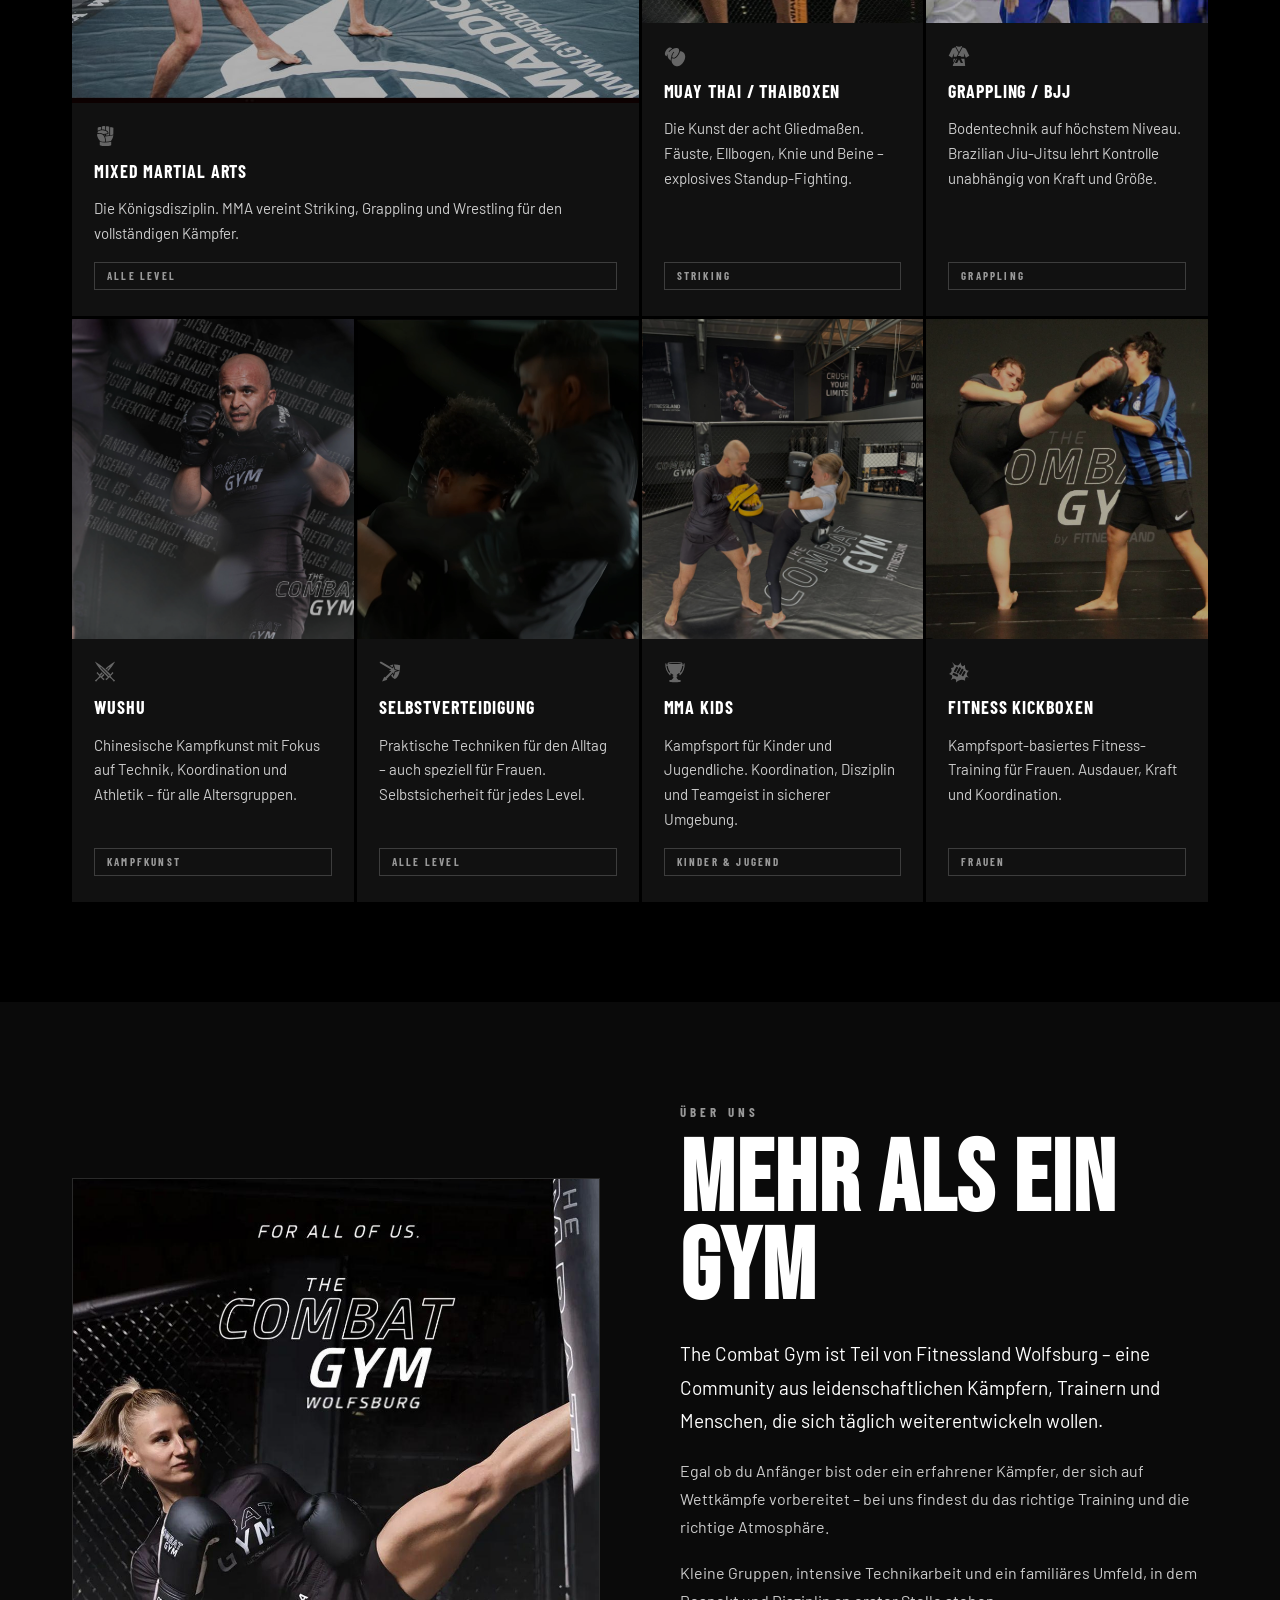
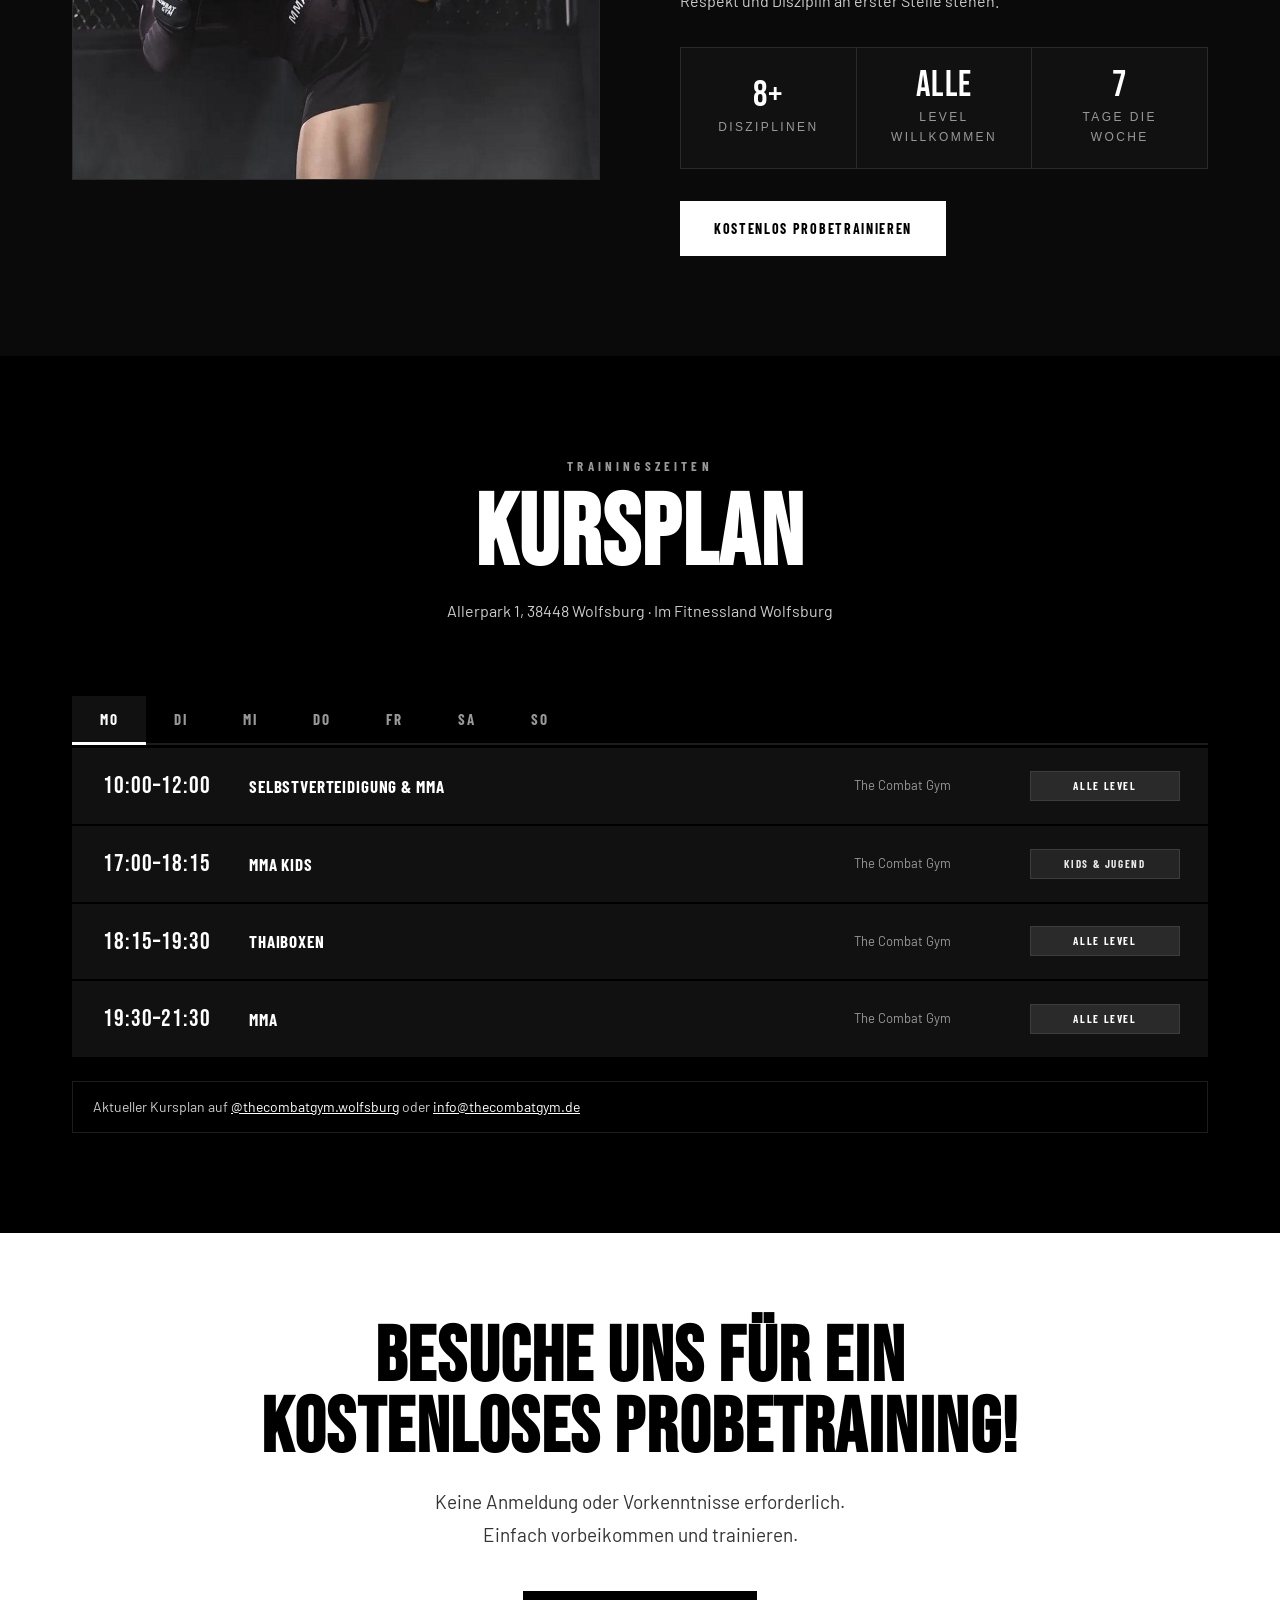
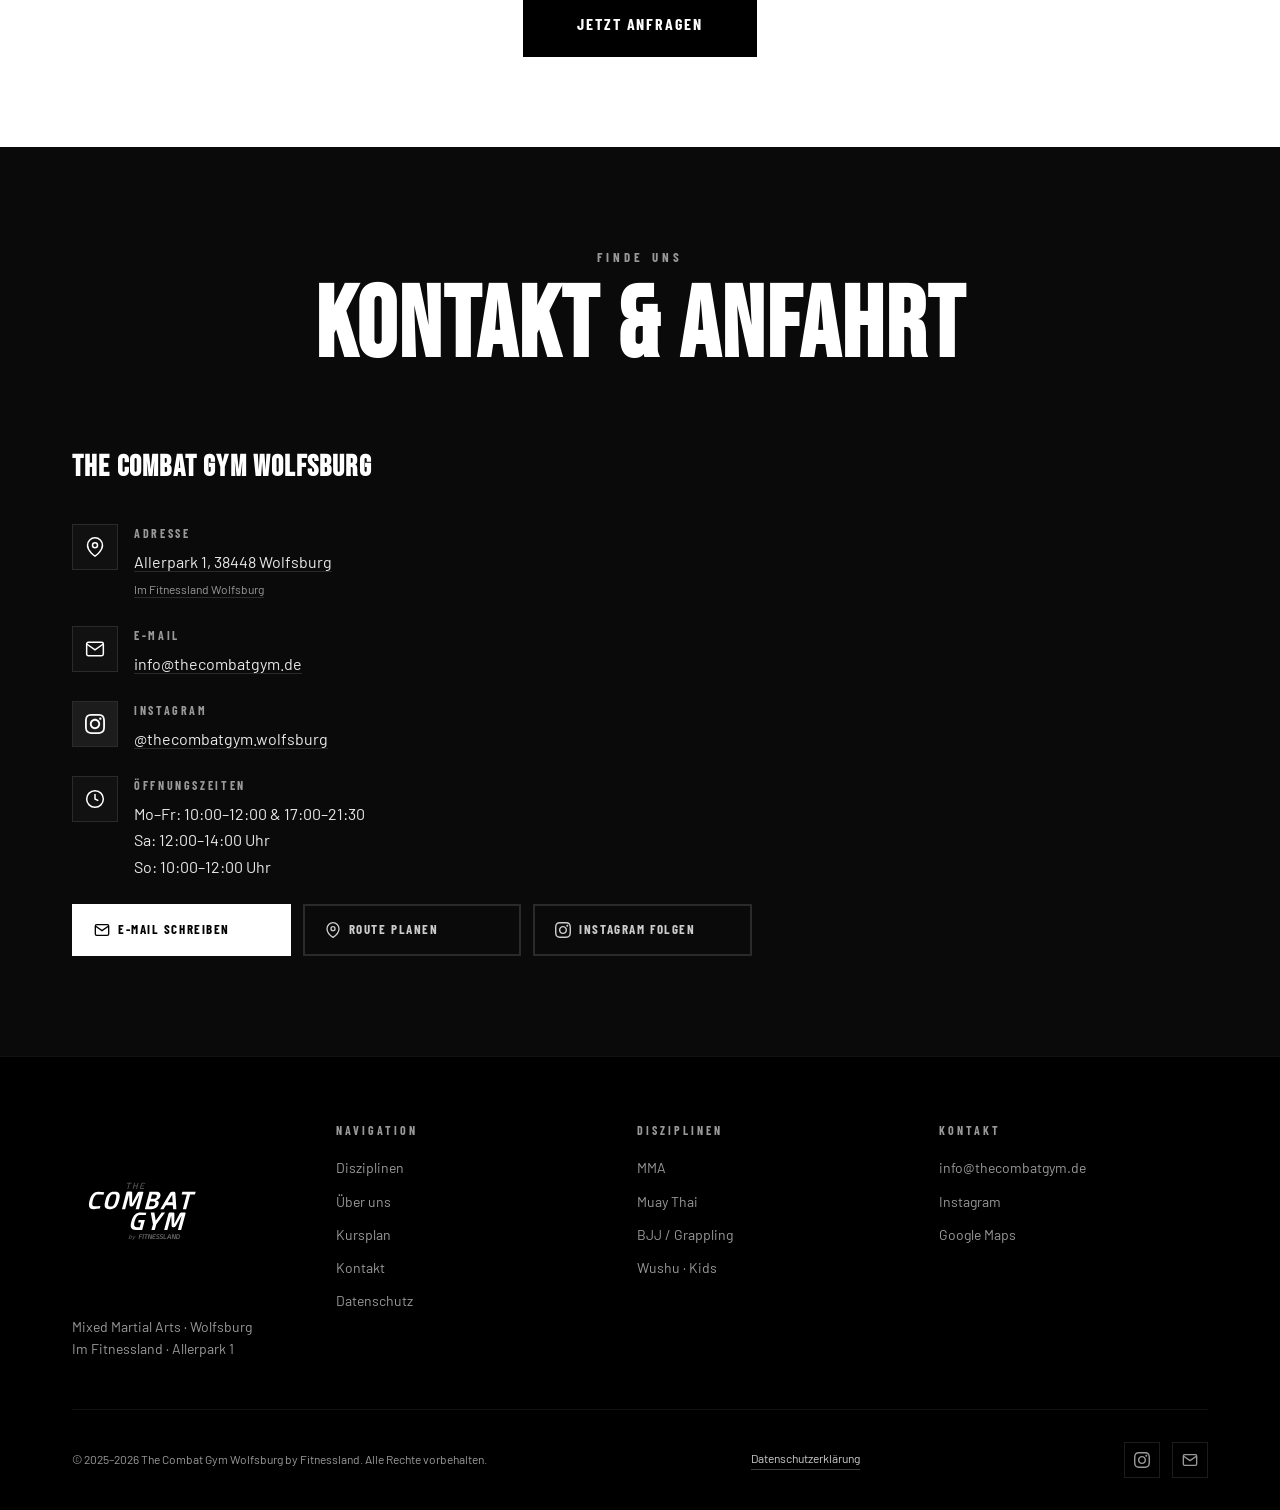
